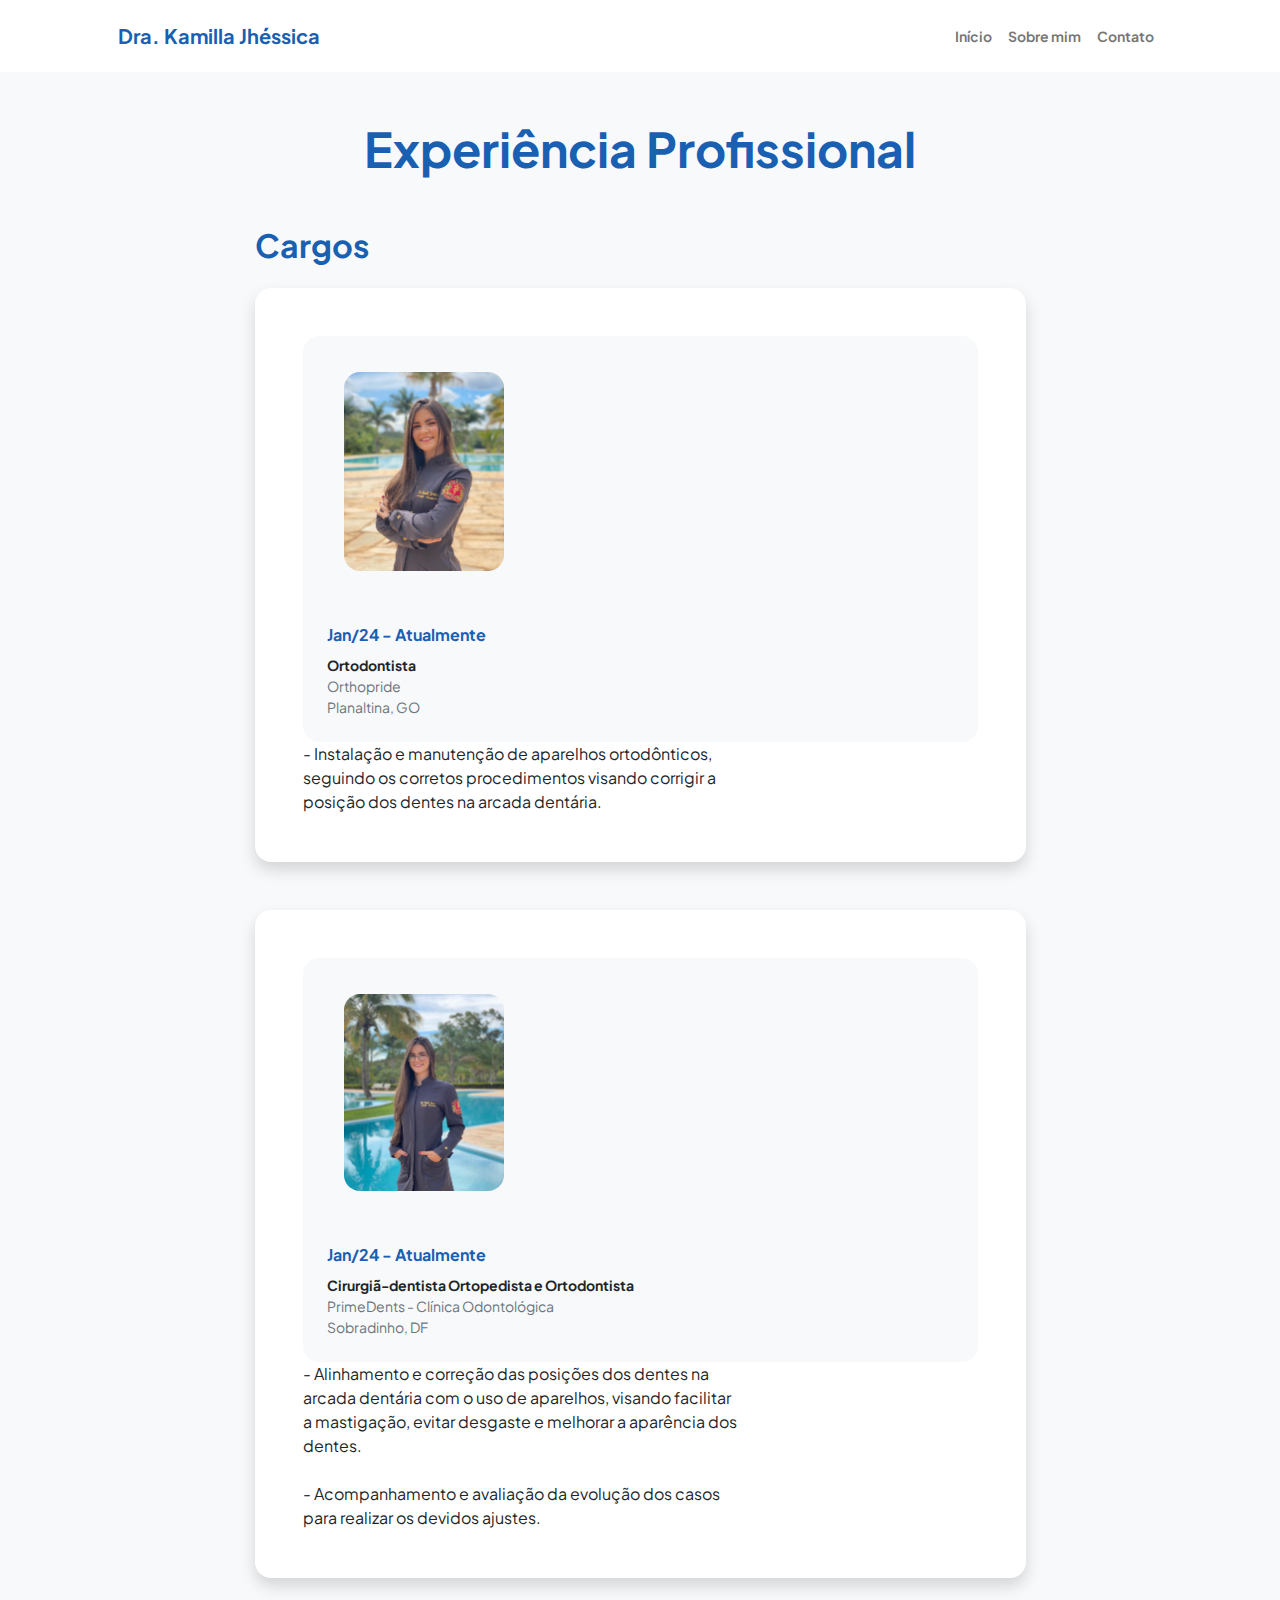
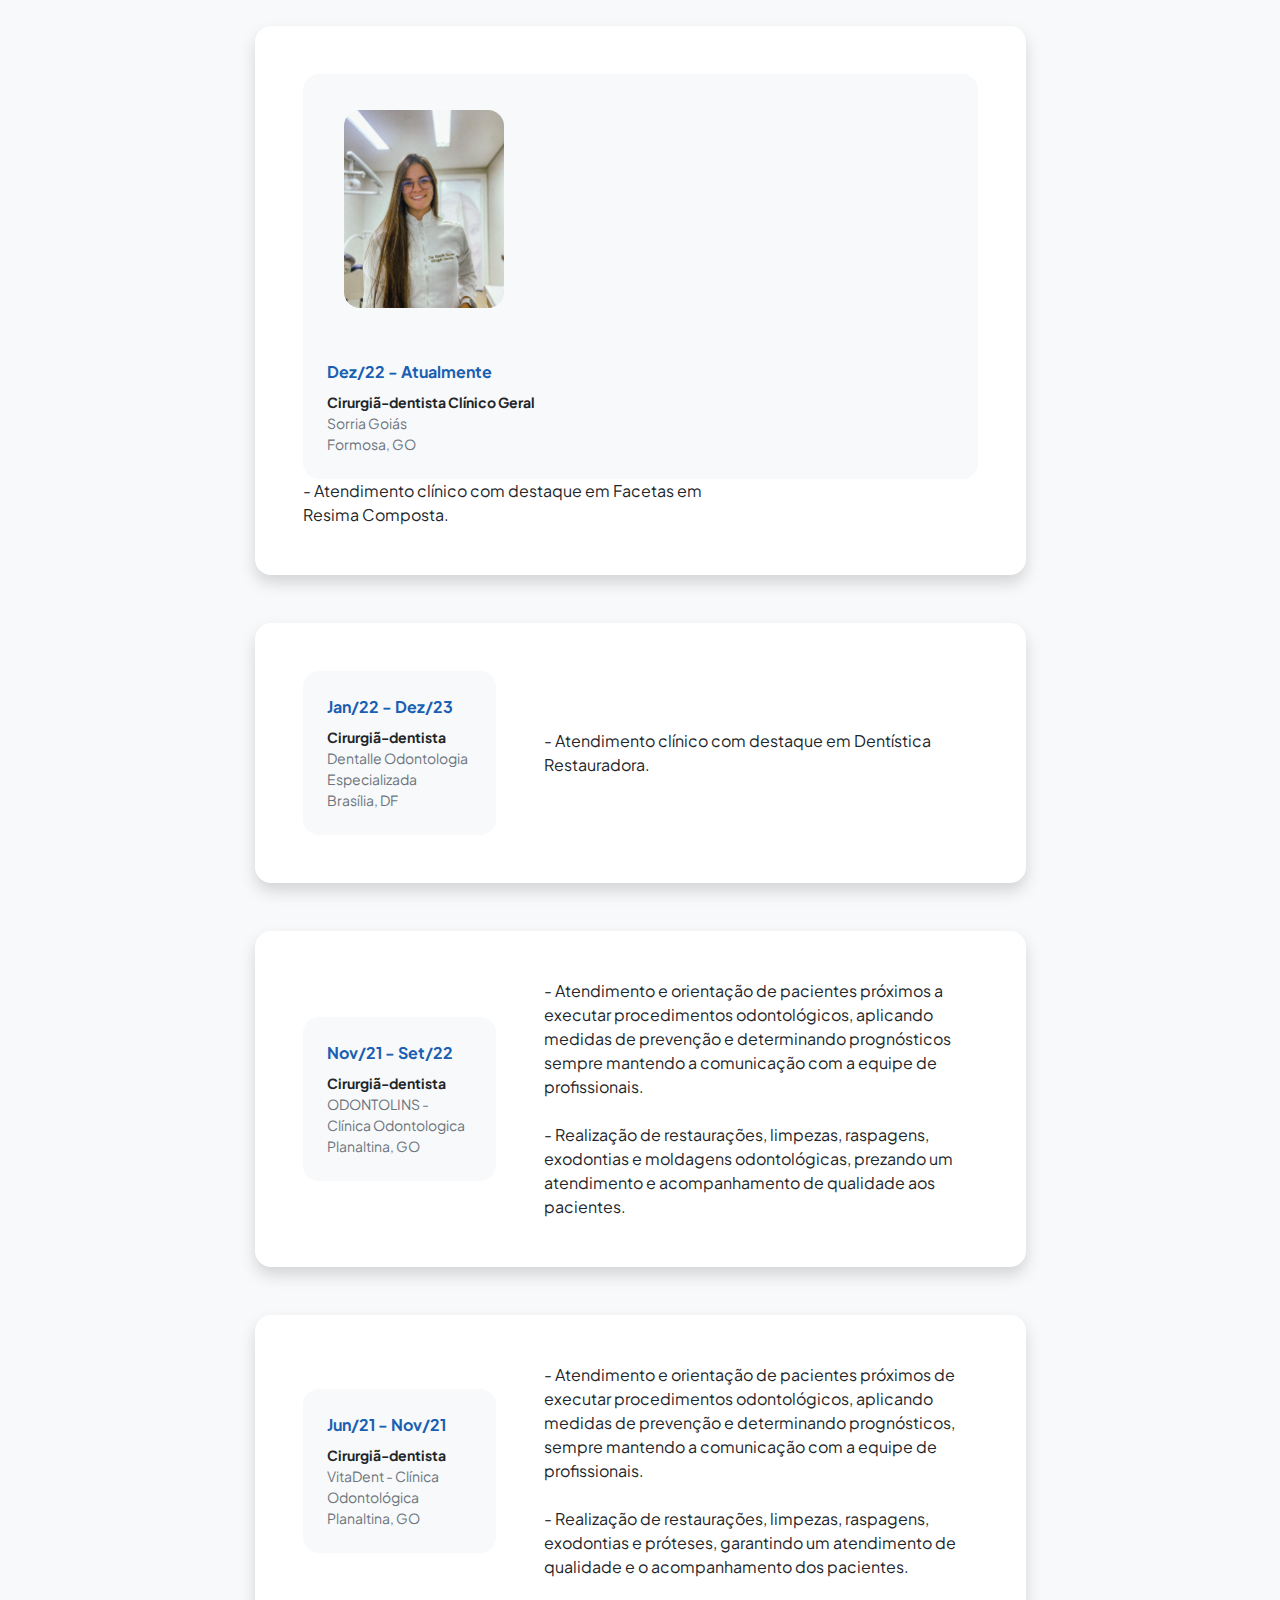
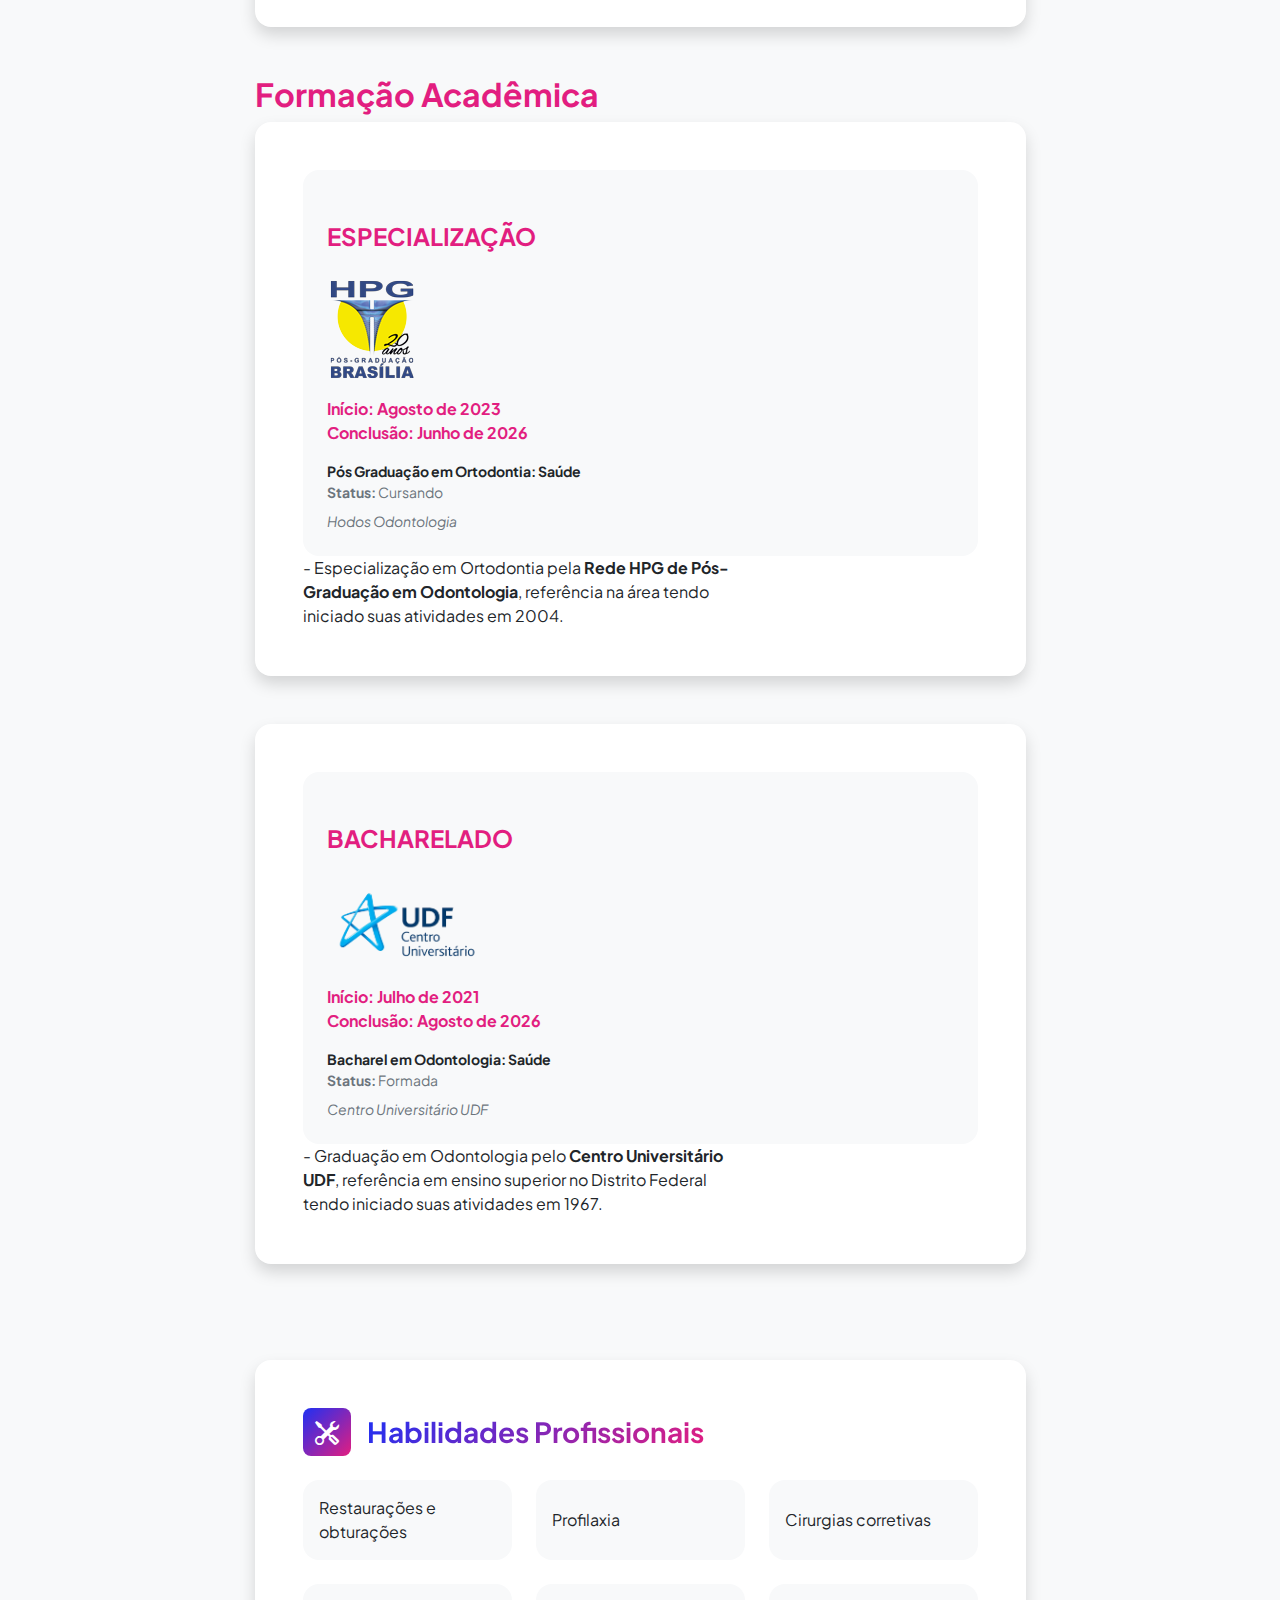
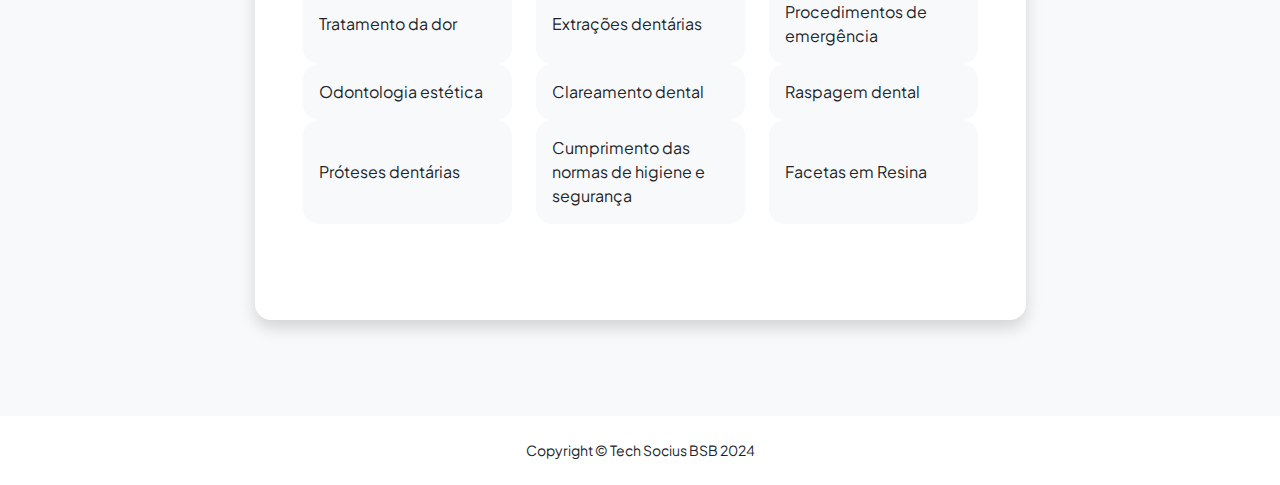
==== resume.html @ e7eb29dd "inital commit 12/06/24" ====
<!DOCTYPE html>
<html lang="pt-BR">
    <head>
        <meta charset="utf-8" />
        <meta name="viewport" content="width=device-width, initial-scale=1, shrink-to-fit=no" />
        <meta name="description" content="" />
        <meta name="author" content="" />
        <title>Dra. Kamilla Jhéssica</title>
        <!-- Favicon-->
        <link rel="icon" type="image/x-icon" href="assets/favicon.png" />
        <!-- Custom Google font-->
        <link rel="preconnect" href="https://fonts.googleapis.com" />
        <link rel="preconnect" href="https://fonts.gstatic.com" crossorigin />
        <link href="https://fonts.googleapis.com/css2?family=Plus+Jakarta+Sans:wght@100;200;300;400;500;600;700;800;900&amp;display=swap" rel="stylesheet" />
        <!-- Bootstrap icons-->
        <link href="https://cdn.jsdelivr.net/npm/bootstrap-icons@1.8.1/font/bootstrap-icons.css" rel="stylesheet" />
        <!-- Core theme CSS (includes Bootstrap)-->
        <link href="css/styles.css" rel="stylesheet" />
    </head>
    <body class="d-flex flex-column h-100 bg-light">
        <main class="flex-shrink-0">
            <!-- Navigation-->
            <nav class="navbar navbar-expand-lg navbar-light bg-white py-3">
                <div class="container px-5">
                    <a sty class="navbar-brand" href="index.html"><span class="fw-bolder text-blue">Dra. Kamilla Jhéssica</span></a>
                    <button class="navbar-toggler" type="button" data-bs-toggle="collapse" data-bs-target="#navbarSupportedContent" aria-controls="navbarSupportedContent" aria-expanded="false" aria-label="Toggle navigation"><span class="navbar-toggler-icon"></span></button>
                    <div class="collapse navbar-collapse" id="navbarSupportedContent">
                        <ul class="navbar-nav ms-auto mb-2 mb-lg-0 small fw-bolder">
                            <li class="nav-item"><a class="nav-link" href="index.html">Início</a></li>
                            <li class="nav-item"><a class="nav-link" href="resume.html">Sobre mim</a></li>
                            <li class="nav-item"><a class="nav-link" href="contact.html">Contato</a></li>
                        </ul>
                    </div>
                </div>
            </nav>
            <!-- Page Content-->
            <div class="container px-5 my-5">
                <div class="text-center mb-5">
                    <h1 class="display-5 fw-bolder mb-0"><span class="text-blue d-inline">Experiência Profissional</span></h1>
                </div>
                <div class="row gx-5 justify-content-center">
                    <div class="col-lg-11 col-xl-9 col-xxl-8">
                        <!-- Experience Section-->
                        <section>
                            <div class="d-flex align-items-center justify-content-between mb-4">
                                <h2 class="text-blue fw-bolder mb-0"> Cargos</h2>
                            </div>
                            <!-- Experience Card 1-->
                            <div class="card shadow border-0 rounded-4 mb-5">
                                <div class="card-body p-5">
                                    <div class="row align-items-center gx-5">
                                        <div class="col text-center text-lg-start mb-4 mb-lg-0">
                                            <div class="bg-light p-4 rounded-4">
                                                <div><img style="transform: translate(-15px, -20px); width: 10rem; border-radius: 1rem; margin:2rem;" src="images/image1.jpg" alt=""></div>
                                                <div class="text-blue fw-bolder mb-2">Jan/24 - Atualmente</div>
                                                <div class="small fw-bolder">Ortodontista</div>
                                                <div class="small text-muted">Orthopride</div>
                                                <div class="small text-muted">Planaltina, GO</div>
                                            </div>
                                        </div>
                                        <div class="col-lg-8"><div> 
                                            - Instalação e manutenção de aparelhos ortodônticos, seguindo os corretos procedimentos visando corrigir a posição dos dentes na arcada dentária.</div></div>
                                    </div>
                                </div>
                            </div>
                            <!-- Experience Card 2-->
                            <div class="card shadow border-0 rounded-4 mb-5">
                                <div class="card-body p-5">
                                    <div class="row align-items-center gx-5">
                                        <div class="col text-center text-lg-start mb-4 mb-lg-0">
                                            <div class="bg-light p-4 rounded-4">
                                                <div><img style="transform: translate(-15px, -20px); width: 10rem; border-radius: 1rem; margin:2rem;" src="images/image2.jpg" alt=""></div>
                                                <div class="text-blue fw-bolder mb-2">Jan/24 - Atualmente</div>
                                                <div class="small fw-bolder">Cirurgiã-dentista Ortopedista e Ortodontista</div>
                                                <div class="small text-muted">PrimeDents - Clínica Odontológica</div>
                                                <div class="small text-muted">Sobradinho, DF</div>
                                            </div>
                                        </div>
                                        <div class="col-lg-8"><div> -
                                            
                                            Alinhamento e correção das posições dos dentes na arcada dentária com o uso de aparelhos, visando facilitar a mastigação, evitar desgaste e melhorar a aparência dos dentes.
                                             <br><br>- Acompanhamento e avaliação da evolução dos casos para realizar os devidos ajustes. </div></div>
                                    </div>
                                </div>
                            </div>
                            <!-- Experience Card 3-->
                            <div class="card shadow border-0 rounded-4 mb-5">
                                <div class="card-body p-5">
                                    <div class="row align-items-center gx-5">
                                        <div class="col text-center text-lg-start mb-4 mb-lg-0">
                                            <div class="bg-light p-4 rounded-4">
                                                <div><img style="transform: translate(-15px, -20px); width: 10rem; border-radius: 1rem; margin:2rem;" src="images/image3.jpg" alt=""></div>
                                                <div class="text-blue fw-bolder mb-2">Dez/22 - Atualmente</div>
                                                <div class="small fw-bolder">Cirurgiã-dentista Clínico Geral</div>
                                                <div class="small text-muted">Sorria Goiás</div>
                                                <div class="small text-muted">Formosa, GO</div>
                                            </div>
                                        </div>
                                        <div class="col-lg-8"><div> - Atendimento clínico com destaque em Facetas em Resima Composta.</div></div>
                                    </div>
                                </div>
                            </div>
                            <!-- Experience Card 4-->
                            <div class="card shadow border-0 rounded-4 mb-5">
                                <div class="card-body p-5">
                                    <div class="row align-items-center gx-5">
                                        <div class="col text-center text-lg-start mb-4 mb-lg-0">
                                            <div class="bg-light p-4 rounded-4">
                                                <div class="text-blue fw-bolder mb-2">Jan/22 - Dez/23</div>
                                                <div class="small fw-bolder">Cirurgiã-dentista</div>
                                                <div class="small text-muted">Dentalle Odontologia Especializada</div>
                                                <div class="small text-muted">Brasília, DF</div>
                                            </div>
                                        </div>
                                        <div class="col-lg-8"><div> - Atendimento clínico com destaque em Dentística Restauradora. </div></div>
                                    </div>
                                </div>
                            </div>
                            <!-- Experience Card 5-->
                            <div class="card shadow border-0 rounded-4 mb-5">
                                <div class="card-body p-5">
                                    <div class="row align-items-center gx-5">
                                        <div class="col text-center text-lg-start mb-4 mb-lg-0">
                                            <div class="bg-light p-4 rounded-4">
                                                <div class="text-blue fw-bolder mb-2">Nov/21 - Set/22</div>
                                                <div class="small fw-bolder">Cirurgiã-dentista</div>
                                                <div class="small text-muted">ODONTOLINS - Clínica Odontologica</div>
                                                <div class="small text-muted">Planaltina, GO</div>
                                            </div>
                                        </div>
                                        <div class="col-lg-8"><div> - Atendimento e orientação de pacientes próximos a executar procedimentos
                                            odontológicos, aplicando medidas de prevenção e determinando prognósticos
                                            sempre mantendo a comunicação com a equipe de profissionais. <br><br>
                        
                                            - Realização de restaurações, limpezas, raspagens, exodontias e moldagens
                                            odontológicas, prezando um atendimento e acompanhamento de qualidade aos
                                            pacientes.</div></div>
                                    </div>
                                </div>
                            </div>
                            <!-- Experience Card 6-->
                            <div class="card shadow border-0 rounded-4 mb-5">
                                <div class="card-body p-5">
                                    <div class="row align-items-center gx-5">
                                        <div class="col text-center text-lg-start mb-4 mb-lg-0">
                                            <div class="bg-light p-4 rounded-4">
                                                <div class="text-blue fw-bolder mb-2">Jun/21 - Nov/21</div>
                                                <div class="small fw-bolder">Cirurgiã-dentista</div>
                                                <div class="small text-muted">VitaDent - Clínica Odontológica</div>
                                                <div class="small text-muted">Planaltina, GO</div>
                                            </div>
                                        </div>
                                        <div class="col-lg-8"><div> - Atendimento e orientação de pacientes próximos de executar procedimentos
                                            odontológicos, aplicando medidas de prevenção e determinando prognósticos,
                                            sempre mantendo a comunicação com a equipe de profissionais. <br><br>
                        
                                            - Realização de restaurações, limpezas, raspagens, exodontias e próteses, garantindo
                                            um atendimento de qualidade e o acompanhamento dos pacientes.</div></div>
                                    </div>
                                </div>
                            </div>
                        </section>









                        <!-- Formação Acadêmica-->
                        <section>
                            <h2 class="text-secondary fw-bolder text-skills">Formação Acadêmica</h2>
                             <!-- Instituição 1-->
                             <div class="card shadow border-0 rounded-4 mb-5">
                                <div class="card-body p-5">
                                    <div class="row align-items-center gx-5">
                                        <div class="col text-center text-lg-start mb-4 mb-lg-0">
                                            <div class="bg-light p-4 rounded-4">
                                                <div class="text-secondary fw-bolder fs-4 mb-4 mt-4">ESPECIALIZAÇÃO</div>
                                                <div><img src="images/hodos.png" alt=""></div>
                                                <div class="text-secondary fw-bolder mb-3 mt-3">Início: Agosto de 2023 <br> Conclusão: Junho de 2026</div>
                                                <div class="mb-2">
                                                    <div class="small fw-bolder">Pós Graduação em Ortodontia: Saúde</div>
                                                    <div class="small text-muted"> <strong>Status: </strong>Cursando</div>
                                                </div>
                                                <div class="fst-italic">
                                                    <div class="small text-muted">Hodos Odontologia</div>
                                                </div>
                                            </div>
                                        </div>
                                        <div class="col-lg-8"><div>- Especialização em Ortodontia pela <strong>Rede HPG de Pós-Graduação em Odontologia</strong>, referência na área tendo iniciado suas atividades em 2004.</div></div>
                                    </div>
                                </div>
                            </div>
                            <!-- Instituição 2-->
                            <div class="card shadow border-0 rounded-4 mb-5">
                                <div class="card-body p-5">
                                    <div class="row align-items-center gx-5">
                                        <div class="col text-center text-lg-start mb-4 mb-lg-0">
                                            <div class="bg-light p-4 rounded-4">
                                                <div class="text-secondary fw-bolder fs-4 mb-4 mt-4">BACHARELADO</div>
                                                <div><img style="width: 10rem;" src="images/udf.png" alt=""></div>
                                                <div class="text-secondary fw-bolder mb-3 mt-3">Início: Julho de 2021 <br>Conclusão: Agosto de 2026</div>
                                                <div class="mb-2">
                                                    <div class="small fw-bolder">Bacharel em Odontologia: Saúde</div>
                                                    <div class="small text-muted"> <strong>Status: </strong>Formada</div>
                                                </div>
                                                <div class="fst-italic">
                                                    <div class="small text-muted">Centro Universitário UDF</div>
                                                </div>
                                            </div>
                                        </div>
                                        <div class="col-lg-8"><div>- Graduação em Odontologia pelo <strong>Centro Universitário UDF</strong>, referência em ensino superior no Distrito Federal tendo iniciado suas atividades em 1967.</div></div>
                                    </div>
                                </div>
                            </div>
                        </section
                        
                        
                        
                        >
                        <!-- Divider-->
                        <div class="pb-5"></div>




                        <!-- Habilidades Profissionais-->
                        <section>
                            <!-- Cards de Habilidades-->
                            <div class="card shadow border-0 rounded-4 mb-5">
                                <div class="card-body p-5">
                                    <!-- Lista de Habilidades Profissionais-->
                                    <div class="mb-5">
                                        <div class="d-flex align-items-center mb-4">
                                            <div class="feature bg-primary bg-gradient-primary-to-secondary text-white rounded-3 me-3"><i class="bi bi-tools"></i></div>
                                            <h3 class="fw-bolder mb-0"><span class="text-gradient d-inline">Habilidades Profissionais</span></h3>
                                        </div>
                                        <div class="row row-cols-1 row-cols-md-3 mb-4">
                                            <div class="col mb-4 mb-md-0"><div class="d-flex align-items-center bg-light rounded-4 p-3 h-100">Restaurações e obturações</div></div>
                                            <div class="col mb-4 mb-md-0"><div class="d-flex align-items-center bg-light rounded-4 p-3 h-100">Profilaxia</div></div>
                                            <div class="col"><div class="d-flex align-items-center bg-light rounded-4 p-3 h-100">Cirurgias corretivas</div></div>
                                        </div>
                                        <div class="row row-cols-1 row-cols-md-3">
                                            <div class="col mb-4 mb-md-0"><div class="d-flex align-items-center bg-light rounded-4 p-3 h-100">Tratamento da dor</div></div>
                                            <div class="col mb-4 mb-md-0"><div class="d-flex align-items-center bg-light rounded-4 p-3 h-100">Extrações dentárias</div></div>
                                            <div class="col"><div class="d-flex align-items-center bg-light rounded-4 p-3 h-100">Procedimentos de emergência</div></div>
                                        </div>
                                        <div class="row row-cols-1 row-cols-md-3">
                                            <div class="col mb-4 mb-md-0"><div class="d-flex align-items-center bg-light rounded-4 p-3 h-100">Odontologia estética</div></div>
                                            <div class="col mb-4 mb-md-0"><div class="d-flex align-items-center bg-light rounded-4 p-3 h-100">Clareamento dental</div></div>
                                            <div class="col"><div class="d-flex align-items-center bg-light rounded-4 p-3 h-100">Raspagem dental
                                            </div></div>
                                        </div>
                                        <div class="row row-cols-1 row-cols-md-3">
                                            <div class="col mb-4 mb-md-0"><div class="d-flex align-items-center bg-light rounded-4 p-3 h-100">Próteses dentárias</div></div>
                                            <div class="col mb-4 mb-md-0"><div class="d-flex align-items-center bg-light rounded-4 p-3 h-100">Cumprimento das normas de higiene e
                                                segurança</div></div>
                                            <div class="col"><div class="d-flex align-items-center bg-light rounded-4 p-3 h-100">Facetas em Resina
                                            </div></div>
                                        </div>
                                    </div>
                                    
                                </div>
                            </div>
                        </section>
                    </div>
                </div>
            </div>
        </main>






        <!-- Footer-->
        <footer class="bg-white py-4 mt-auto">
            <div style="display: flex; justify-content: center;" class="container px-5">
                <div class="row align-items-center justify-content-between flex-column flex-sm-row">
                    <div class="col-auto"><div class="small m-0">Copyright &copy; Tech Socius BSB 2024</div></div>
                    
                </div>
            </div>
        </footer>



        <!-- Bootstrap core JS-->
        <script src="https://cdn.jsdelivr.net/npm/bootstrap@5.2.3/dist/js/bootstrap.bundle.min.js"></script>




        <!-- Core theme JS-->
        <script src="js/scripts.js"></script>
    </body>
</html>
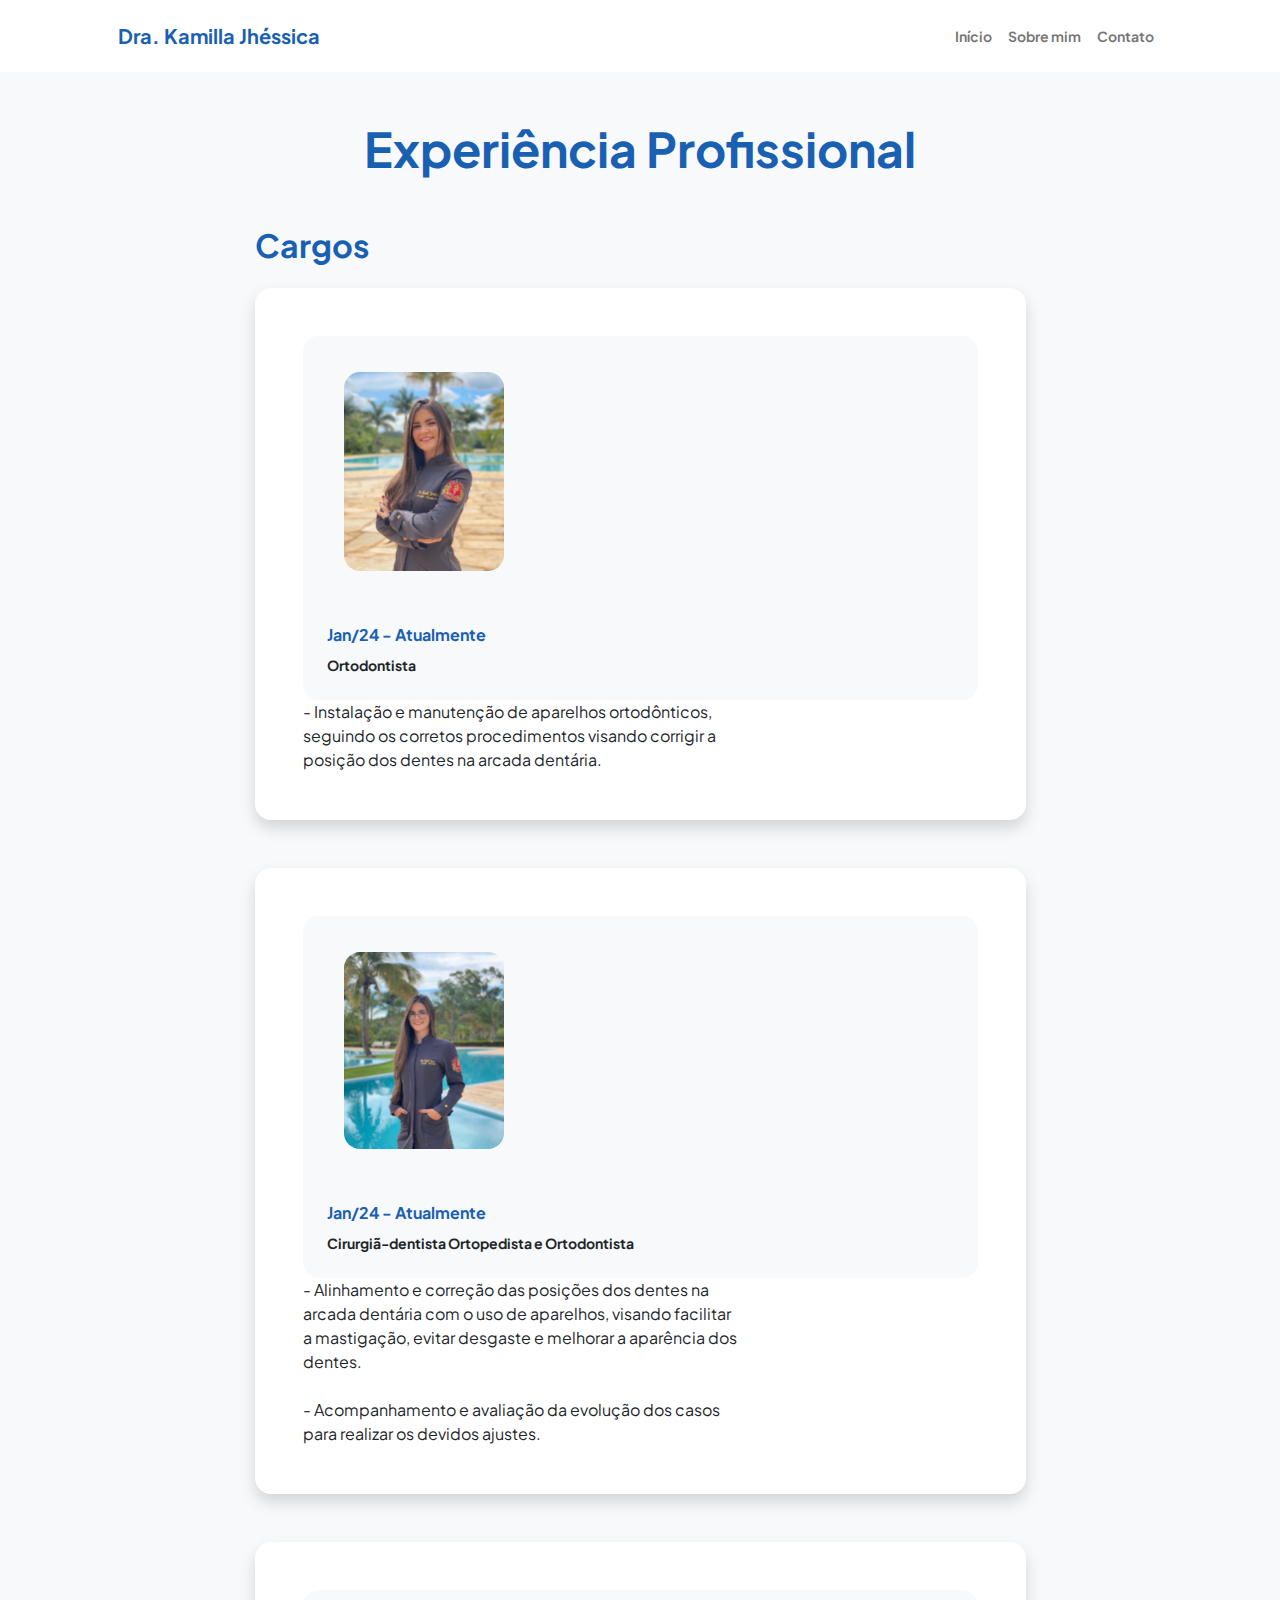
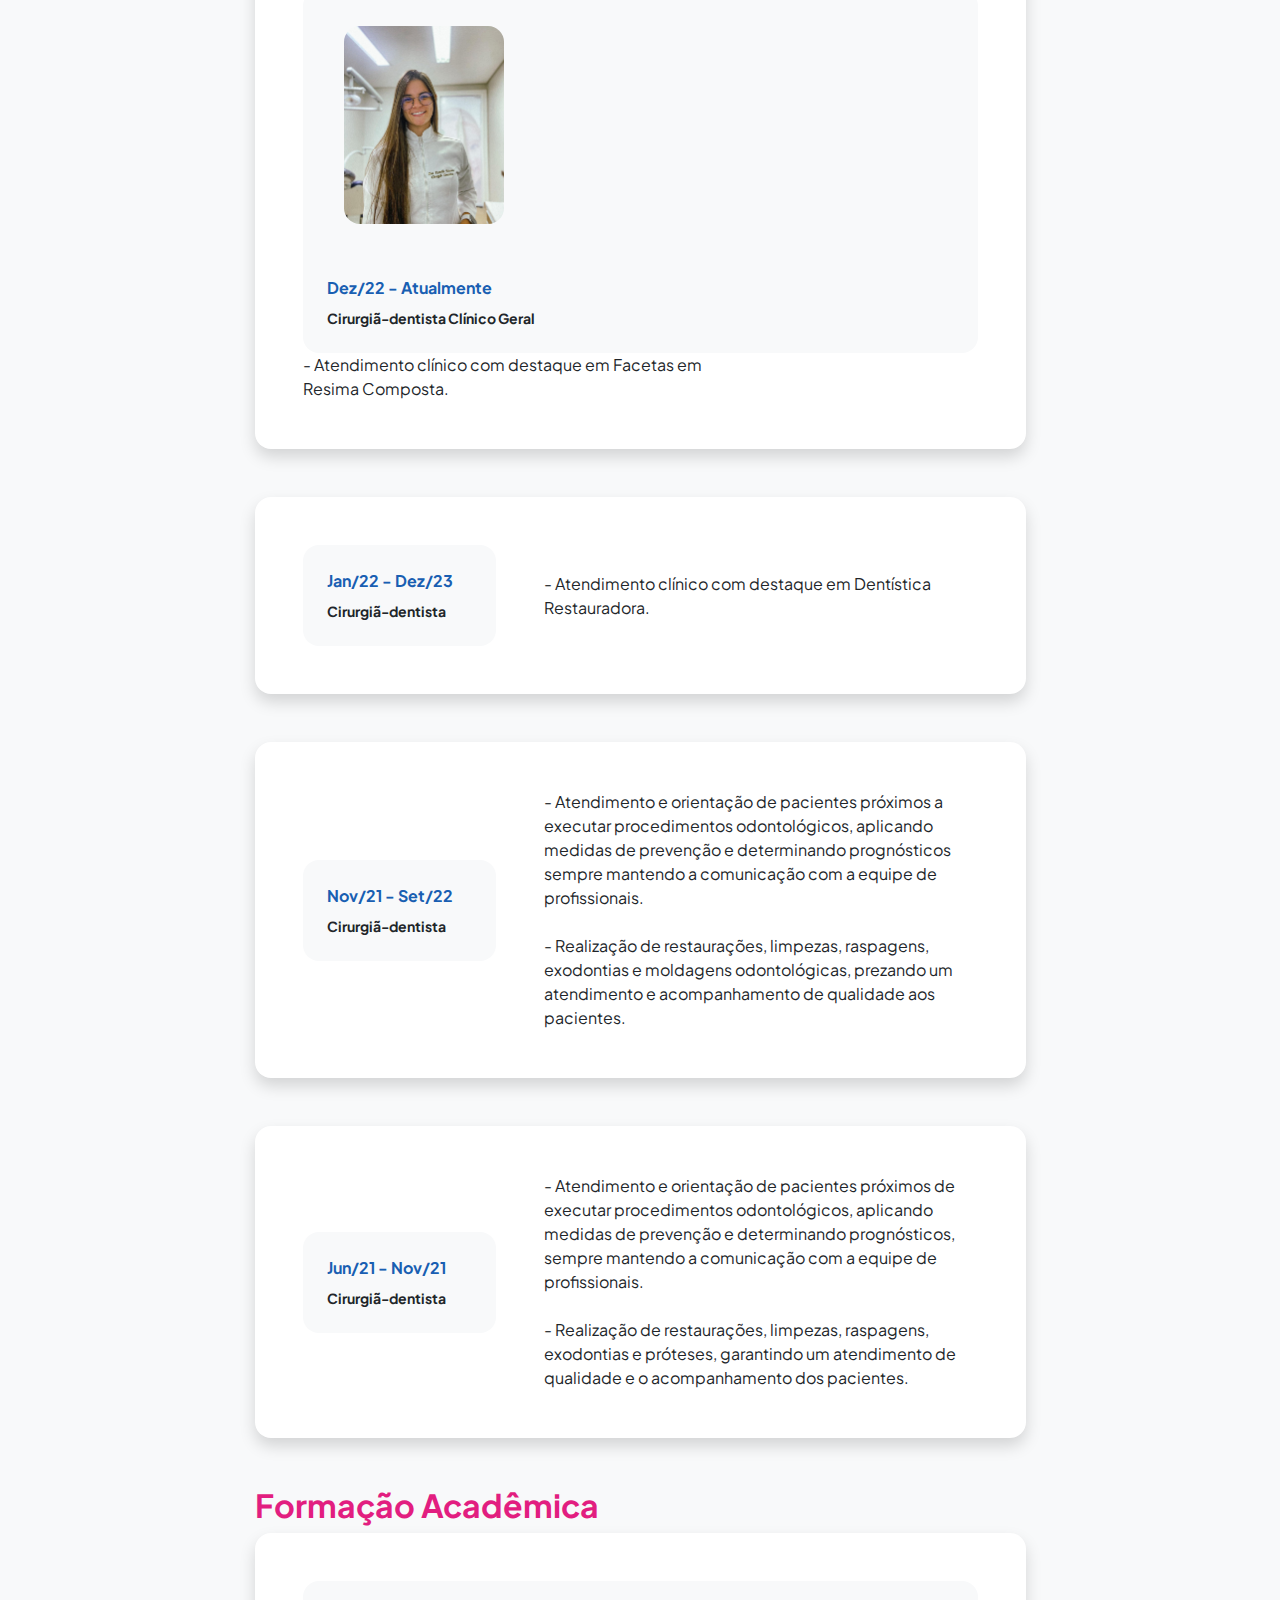
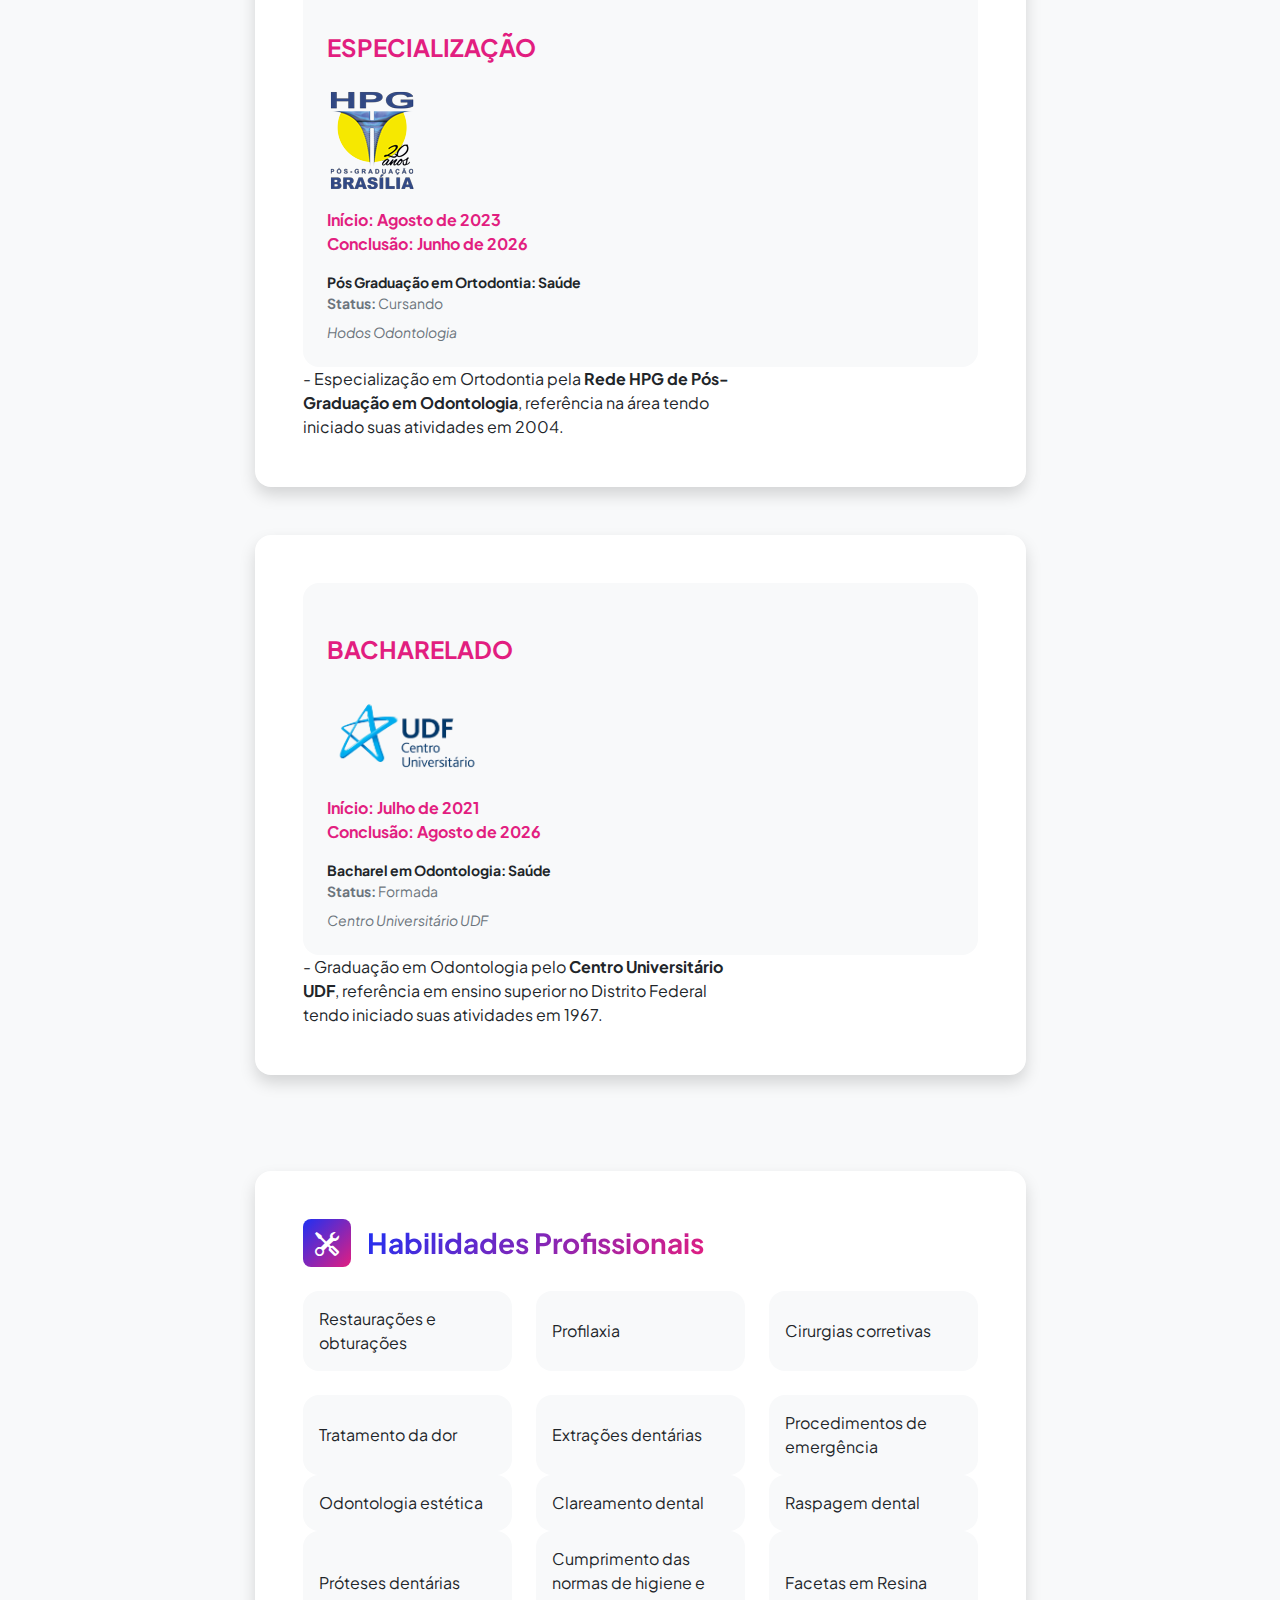
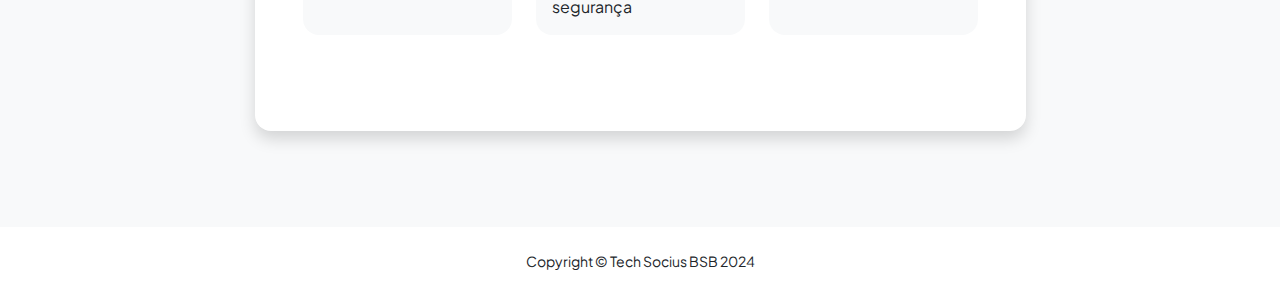
==== commit 815bd19d: "v1.1 (sem clínicas)" ====
--- a/resume.html
+++ b/resume.html
@@ -54,8 +54,6 @@
                                                 <div><img style="transform: translate(-15px, -20px); width: 10rem; border-radius: 1rem; margin:2rem;" src="images/image1.jpg" alt=""></div>
                                                 <div class="text-blue fw-bolder mb-2">Jan/24 - Atualmente</div>
                                                 <div class="small fw-bolder">Ortodontista</div>
-                                                <div class="small text-muted">Orthopride</div>
-                                                <div class="small text-muted">Planaltina, GO</div>
                                             </div>
                                         </div>
                                         <div class="col-lg-8"><div> 
@@ -72,8 +70,6 @@
                                                 <div><img style="transform: translate(-15px, -20px); width: 10rem; border-radius: 1rem; margin:2rem;" src="images/image2.jpg" alt=""></div>
                                                 <div class="text-blue fw-bolder mb-2">Jan/24 - Atualmente</div>
                                                 <div class="small fw-bolder">Cirurgiã-dentista Ortopedista e Ortodontista</div>
-                                                <div class="small text-muted">PrimeDents - Clínica Odontológica</div>
-                                                <div class="small text-muted">Sobradinho, DF</div>
                                             </div>
                                         </div>
                                         <div class="col-lg-8"><div> -
@@ -92,8 +88,6 @@
                                                 <div><img style="transform: translate(-15px, -20px); width: 10rem; border-radius: 1rem; margin:2rem;" src="images/image3.jpg" alt=""></div>
                                                 <div class="text-blue fw-bolder mb-2">Dez/22 - Atualmente</div>
                                                 <div class="small fw-bolder">Cirurgiã-dentista Clínico Geral</div>
-                                                <div class="small text-muted">Sorria Goiás</div>
-                                                <div class="small text-muted">Formosa, GO</div>
                                             </div>
                                         </div>
                                         <div class="col-lg-8"><div> - Atendimento clínico com destaque em Facetas em Resima Composta.</div></div>
@@ -108,8 +102,6 @@
                                             <div class="bg-light p-4 rounded-4">
                                                 <div class="text-blue fw-bolder mb-2">Jan/22 - Dez/23</div>
                                                 <div class="small fw-bolder">Cirurgiã-dentista</div>
-                                                <div class="small text-muted">Dentalle Odontologia Especializada</div>
-                                                <div class="small text-muted">Brasília, DF</div>
                                             </div>
                                         </div>
                                         <div class="col-lg-8"><div> - Atendimento clínico com destaque em Dentística Restauradora. </div></div>
@@ -124,8 +116,6 @@
                                             <div class="bg-light p-4 rounded-4">
                                                 <div class="text-blue fw-bolder mb-2">Nov/21 - Set/22</div>
                                                 <div class="small fw-bolder">Cirurgiã-dentista</div>
-                                                <div class="small text-muted">ODONTOLINS - Clínica Odontologica</div>
-                                                <div class="small text-muted">Planaltina, GO</div>
                                             </div>
                                         </div>
                                         <div class="col-lg-8"><div> - Atendimento e orientação de pacientes próximos a executar procedimentos
@@ -146,8 +136,6 @@
                                             <div class="bg-light p-4 rounded-4">
                                                 <div class="text-blue fw-bolder mb-2">Jun/21 - Nov/21</div>
                                                 <div class="small fw-bolder">Cirurgiã-dentista</div>
-                                                <div class="small text-muted">VitaDent - Clínica Odontológica</div>
-                                                <div class="small text-muted">Planaltina, GO</div>
                                             </div>
                                         </div>
                                         <div class="col-lg-8"><div> - Atendimento e orientação de pacientes próximos de executar procedimentos
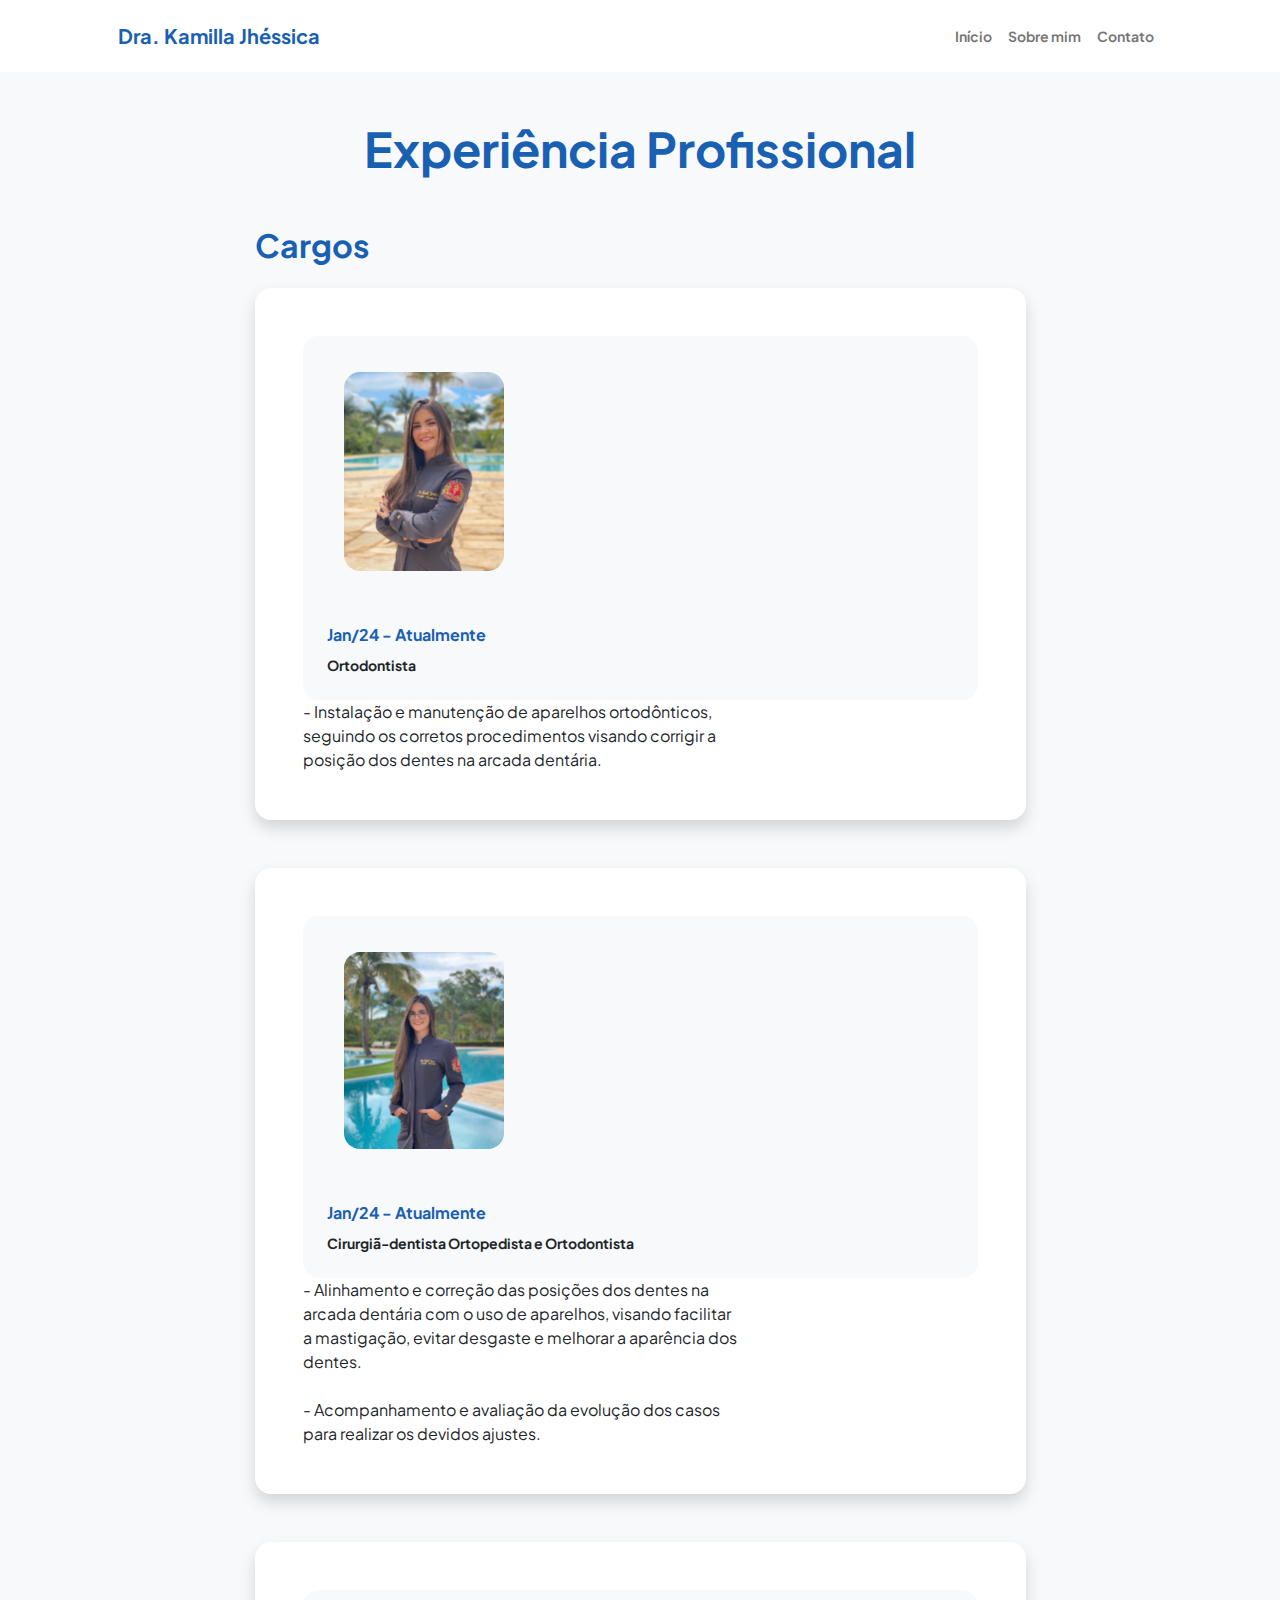
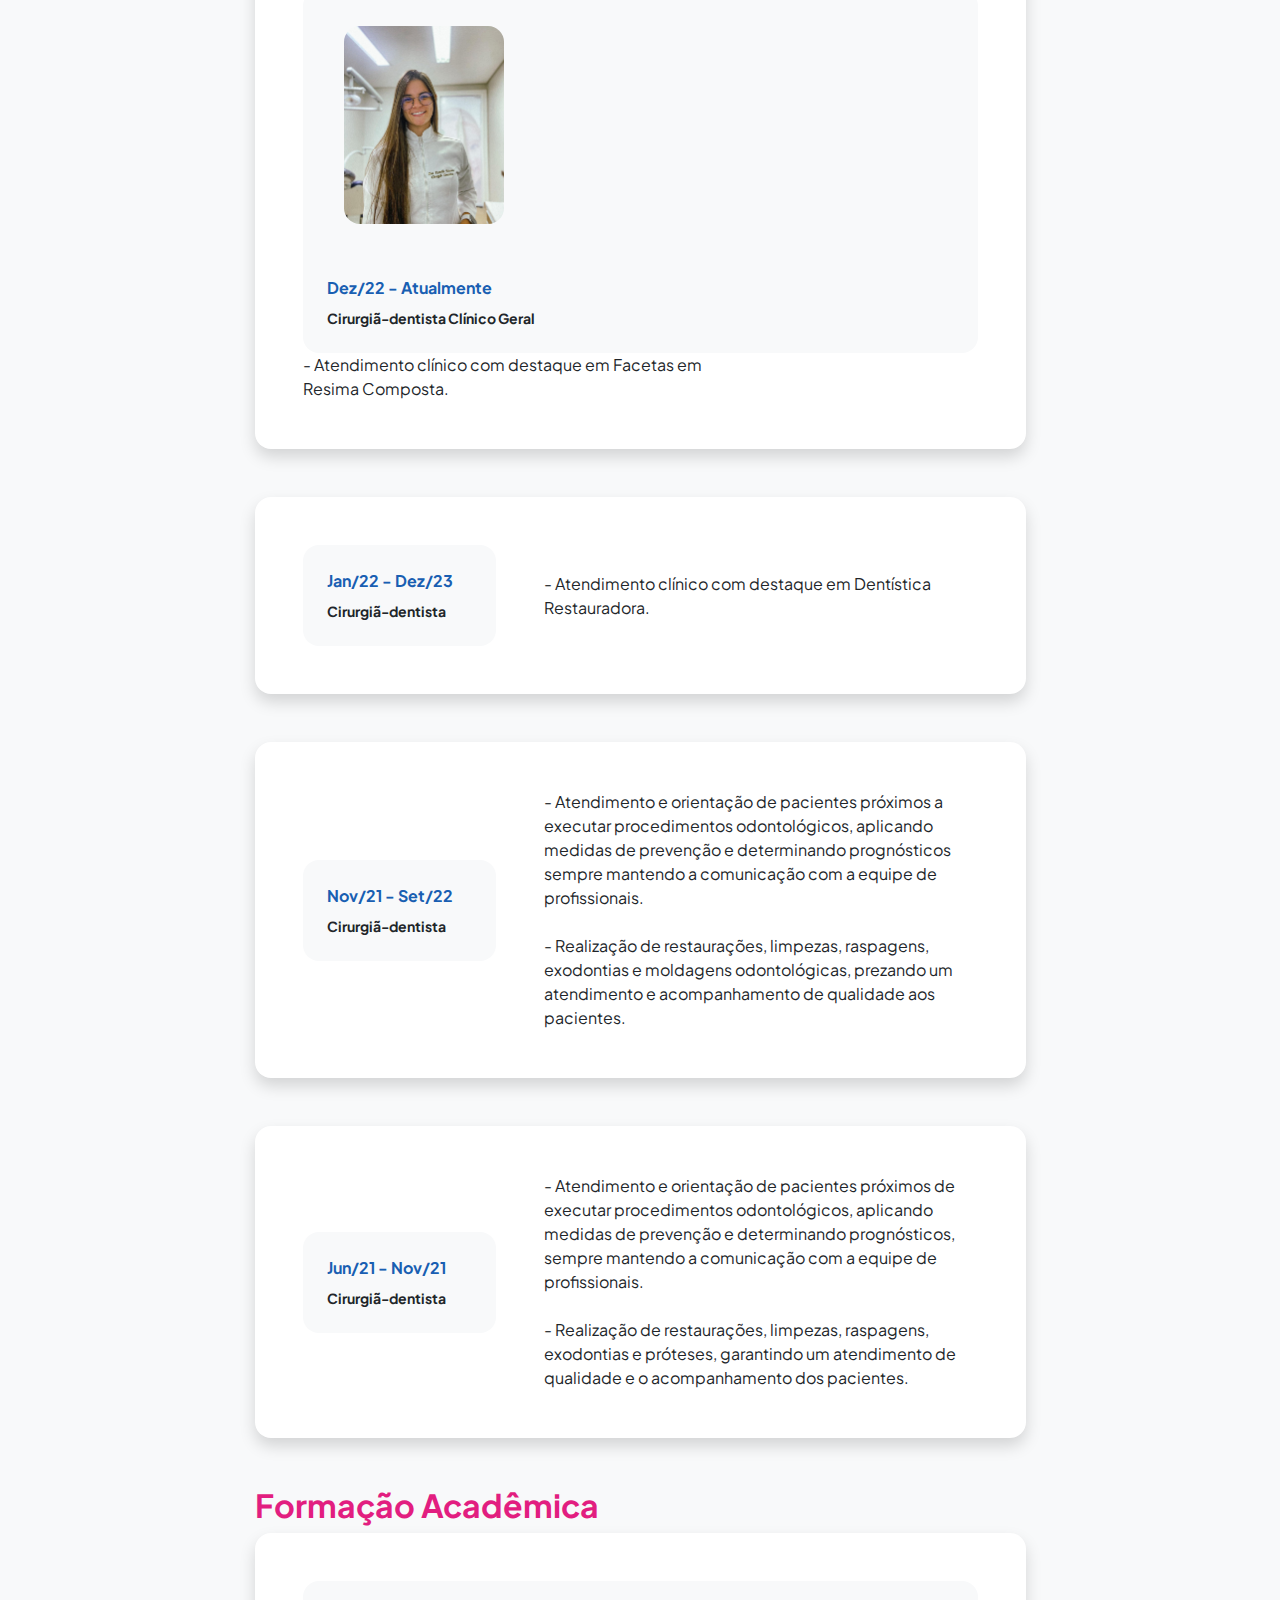
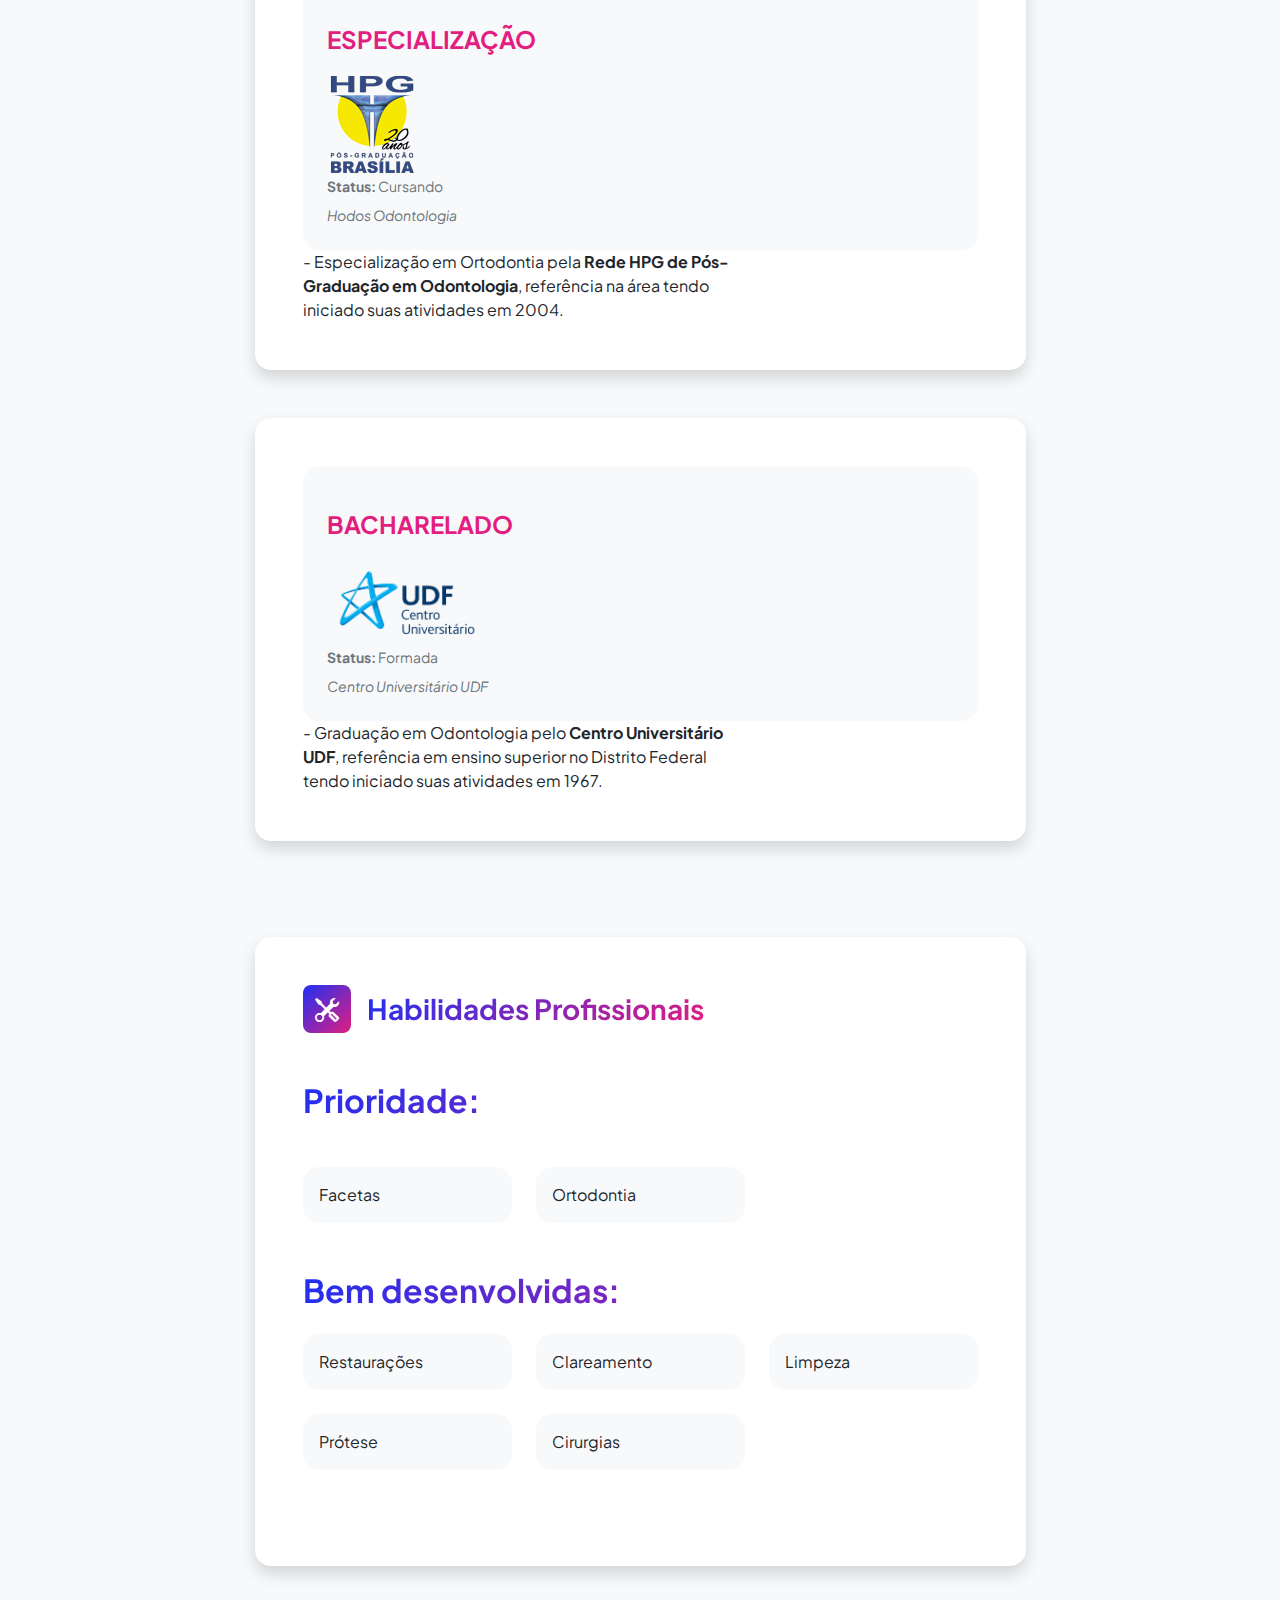
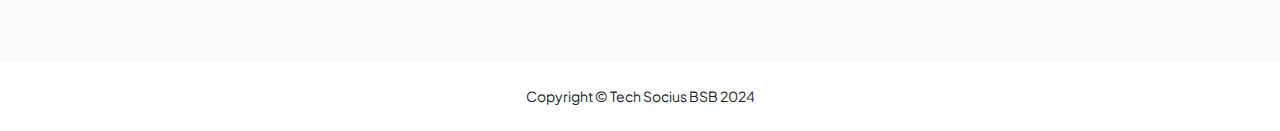
==== commit a5da4ee0: "v1.2 (prioridade, bem desenvolvidas)" ====
--- a/resume.html
+++ b/resume.html
@@ -166,11 +166,9 @@
                                     <div class="row align-items-center gx-5">
                                         <div class="col text-center text-lg-start mb-4 mb-lg-0">
                                             <div class="bg-light p-4 rounded-4">
-                                                <div class="text-secondary fw-bolder fs-4 mb-4 mt-4">ESPECIALIZAÇÃO</div>
+                                                <div class="text-secondary fw-bolder fs-4 mb-3 mt-3">ESPECIALIZAÇÃO</div>
                                                 <div><img src="images/hodos.png" alt=""></div>
-                                                <div class="text-secondary fw-bolder mb-3 mt-3">Início: Agosto de 2023 <br> Conclusão: Junho de 2026</div>
                                                 <div class="mb-2">
-                                                    <div class="small fw-bolder">Pós Graduação em Ortodontia: Saúde</div>
                                                     <div class="small text-muted"> <strong>Status: </strong>Cursando</div>
                                                 </div>
                                                 <div class="fst-italic">
@@ -188,11 +186,9 @@
                                     <div class="row align-items-center gx-5">
                                         <div class="col text-center text-lg-start mb-4 mb-lg-0">
                                             <div class="bg-light p-4 rounded-4">
-                                                <div class="text-secondary fw-bolder fs-4 mb-4 mt-4">BACHARELADO</div>
+                                                <div class="text-secondary fw-bolder fs-4 mb-3 mt-3">BACHARELADO</div>
                                                 <div><img style="width: 10rem;" src="images/udf.png" alt=""></div>
-                                                <div class="text-secondary fw-bolder mb-3 mt-3">Início: Julho de 2021 <br>Conclusão: Agosto de 2026</div>
                                                 <div class="mb-2">
-                                                    <div class="small fw-bolder">Bacharel em Odontologia: Saúde</div>
                                                     <div class="small text-muted"> <strong>Status: </strong>Formada</div>
                                                 </div>
                                                 <div class="fst-italic">
@@ -226,28 +222,24 @@
                                             <div class="feature bg-primary bg-gradient-primary-to-secondary text-white rounded-3 me-3"><i class="bi bi-tools"></i></div>
                                             <h3 class="fw-bolder mb-0"><span class="text-gradient d-inline">Habilidades Profissionais</span></h3>
                                         </div>
+                                        
+                                        <div class="mt-5"><h2 class="text-gradient fw-bolder mt-4 mb-4">Prioridade:</h2></div>
+
+                                        <div class="row row-cols-1 row-cols-md-3 mt-5 mb-md-0">
+                                            <div class="col mb-4 mb-md-0"><div class="d-flex align-items-center bg-light rounded-4 p-3 h-100">Facetas</div></div>
+                                            <div class="col mb-4 mb-md-0"><div class="d-flex align-items-center bg-light rounded-4 p-3 h-100">Ortodontia</div></div>
+                                        </div>
+
+                                        <div class="mt-5"><h2 class="text-gradient fw-bolder mt-4 mb-4">Bem desenvolvidas:</h2></div>
+
                                         <div class="row row-cols-1 row-cols-md-3 mb-4">
-                                            <div class="col mb-4 mb-md-0"><div class="d-flex align-items-center bg-light rounded-4 p-3 h-100">Restaurações e obturações</div></div>
-                                            <div class="col mb-4 mb-md-0"><div class="d-flex align-items-center bg-light rounded-4 p-3 h-100">Profilaxia</div></div>
-                                            <div class="col"><div class="d-flex align-items-center bg-light rounded-4 p-3 h-100">Cirurgias corretivas</div></div>
+                                            <div class="col mb-4 mb-md-0"><div class="d-flex align-items-center bg-light rounded-4 p-3 h-100">Restaurações</div></div>
+                                            <div class="col mb-4 mb-md-0"><div class="d-flex align-items-center bg-light rounded-4 p-3 h-100">Clareamento</div></div>
+                                            <div class="col"><div class="d-flex align-items-center bg-light rounded-4 p-3 h-100">Limpeza</div></div>
                                         </div>
                                         <div class="row row-cols-1 row-cols-md-3">
-                                            <div class="col mb-4 mb-md-0"><div class="d-flex align-items-center bg-light rounded-4 p-3 h-100">Tratamento da dor</div></div>
-                                            <div class="col mb-4 mb-md-0"><div class="d-flex align-items-center bg-light rounded-4 p-3 h-100">Extrações dentárias</div></div>
-                                            <div class="col"><div class="d-flex align-items-center bg-light rounded-4 p-3 h-100">Procedimentos de emergência</div></div>
-                                        </div>
-                                        <div class="row row-cols-1 row-cols-md-3">
-                                            <div class="col mb-4 mb-md-0"><div class="d-flex align-items-center bg-light rounded-4 p-3 h-100">Odontologia estética</div></div>
-                                            <div class="col mb-4 mb-md-0"><div class="d-flex align-items-center bg-light rounded-4 p-3 h-100">Clareamento dental</div></div>
-                                            <div class="col"><div class="d-flex align-items-center bg-light rounded-4 p-3 h-100">Raspagem dental
-                                            </div></div>
-                                        </div>
-                                        <div class="row row-cols-1 row-cols-md-3">
-                                            <div class="col mb-4 mb-md-0"><div class="d-flex align-items-center bg-light rounded-4 p-3 h-100">Próteses dentárias</div></div>
-                                            <div class="col mb-4 mb-md-0"><div class="d-flex align-items-center bg-light rounded-4 p-3 h-100">Cumprimento das normas de higiene e
-                                                segurança</div></div>
-                                            <div class="col"><div class="d-flex align-items-center bg-light rounded-4 p-3 h-100">Facetas em Resina
-                                            </div></div>
+                                            <div class="col mb-4 mb-md-0"><div class="d-flex align-items-center bg-light rounded-4 p-3 h-100">Prótese</div></div>
+                                            <div class="col mb-4 mb-md-0"><div class="d-flex align-items-center bg-light rounded-4 p-3 h-100">Cirurgias</div></div>
                                         </div>
                                     </div>
                                     
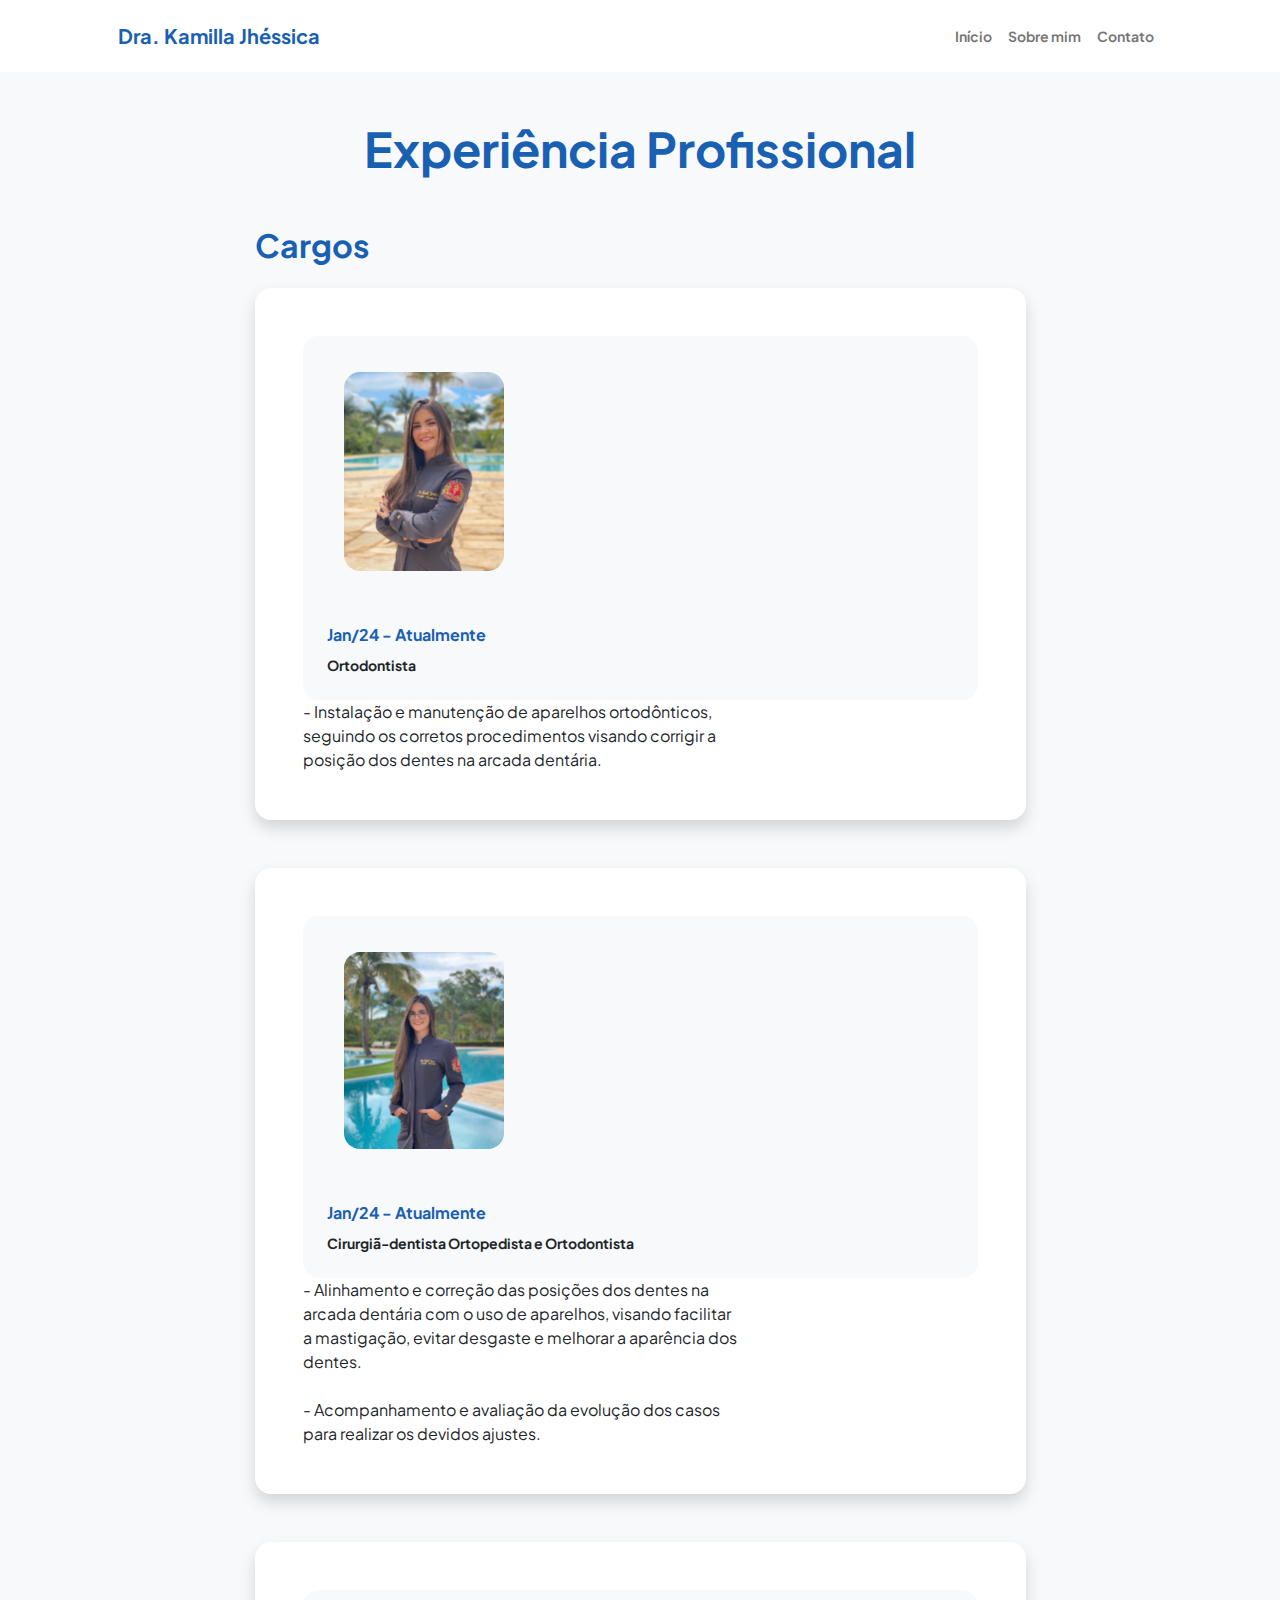
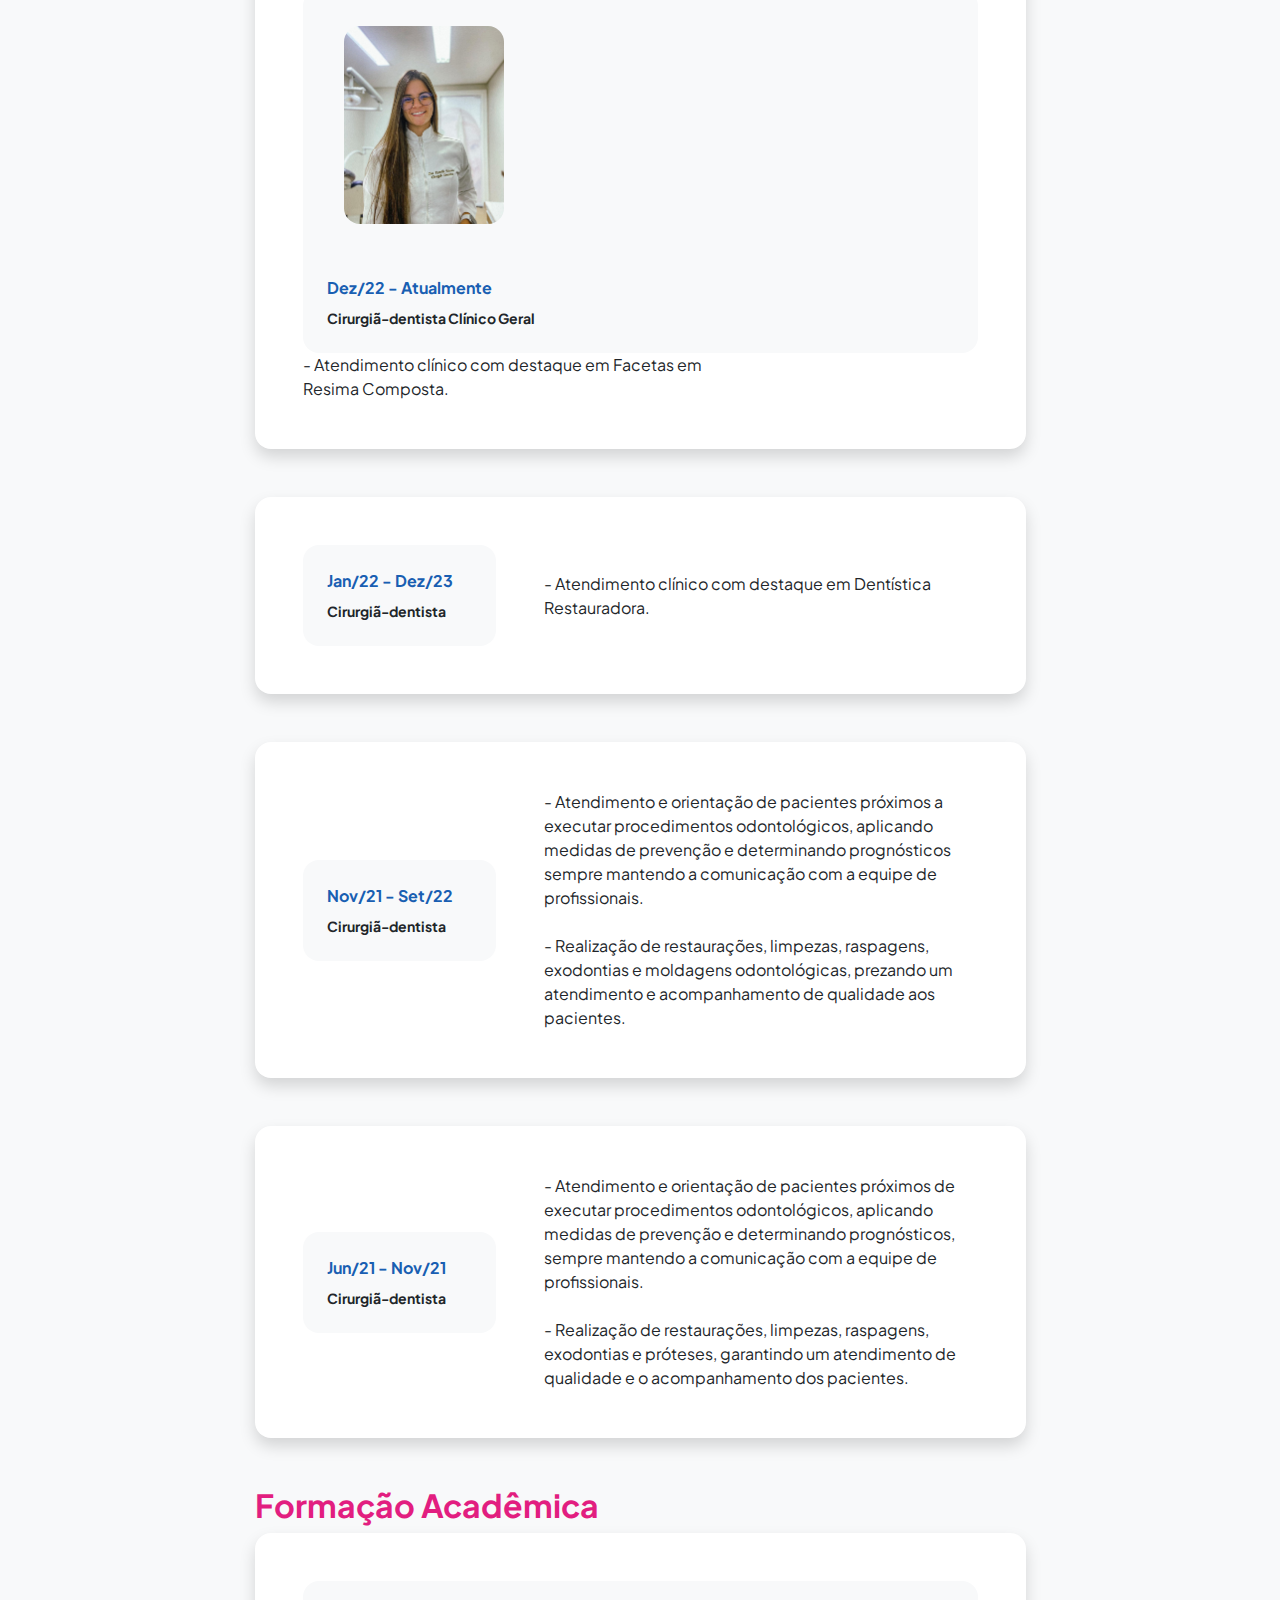
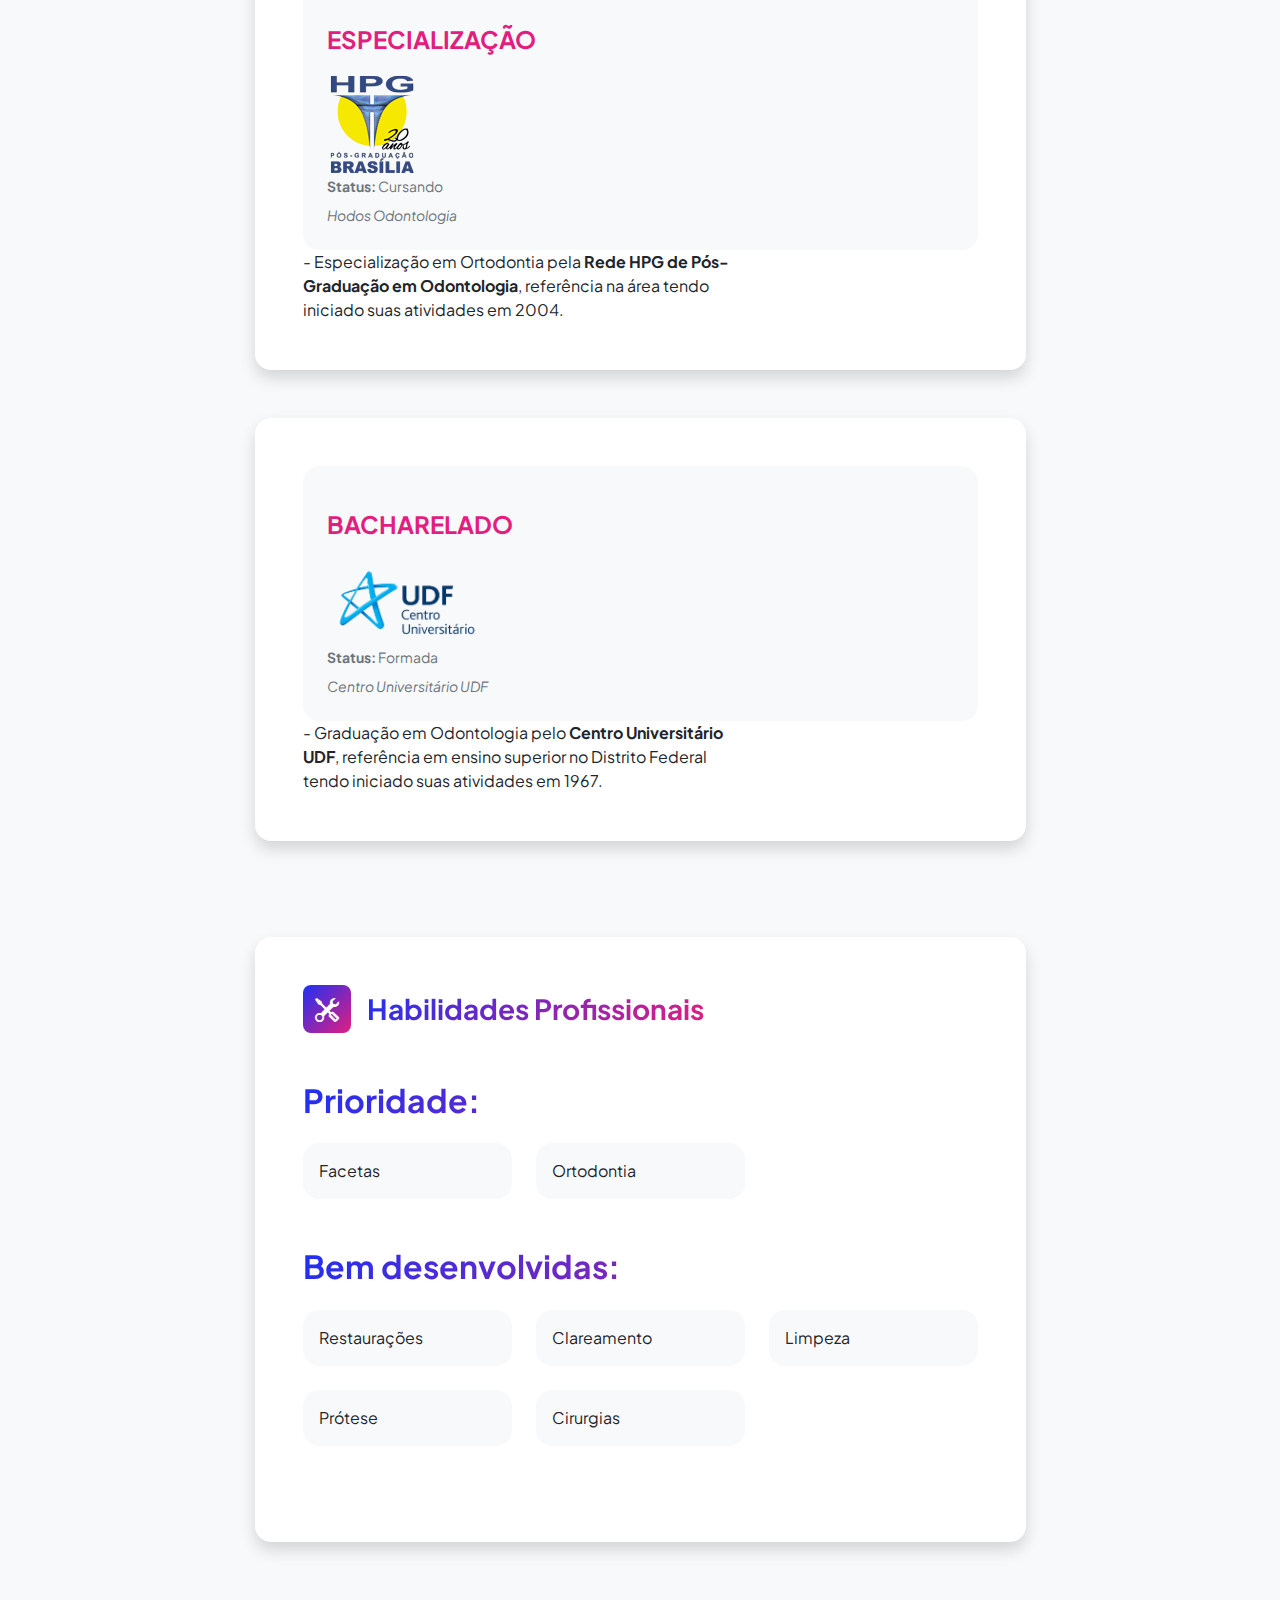
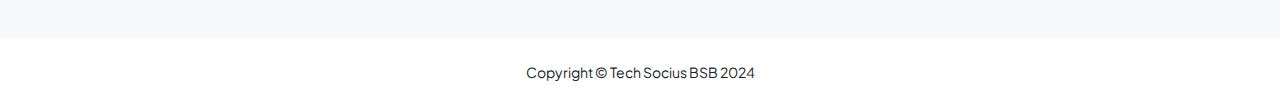
==== commit f88c887a: "v1.2.1 (mudança mínima)" ====
--- a/resume.html
+++ b/resume.html
@@ -225,7 +225,7 @@
                                         
                                         <div class="mt-5"><h2 class="text-gradient fw-bolder mt-4 mb-4">Prioridade:</h2></div>
 
-                                        <div class="row row-cols-1 row-cols-md-3 mt-5 mb-md-0">
+                                        <div class="row row-cols-1 row-cols-md-3 mt-4 mb-md-0">
                                             <div class="col mb-4 mb-md-0"><div class="d-flex align-items-center bg-light rounded-4 p-3 h-100">Facetas</div></div>
                                             <div class="col mb-4 mb-md-0"><div class="d-flex align-items-center bg-light rounded-4 p-3 h-100">Ortodontia</div></div>
                                         </div>
